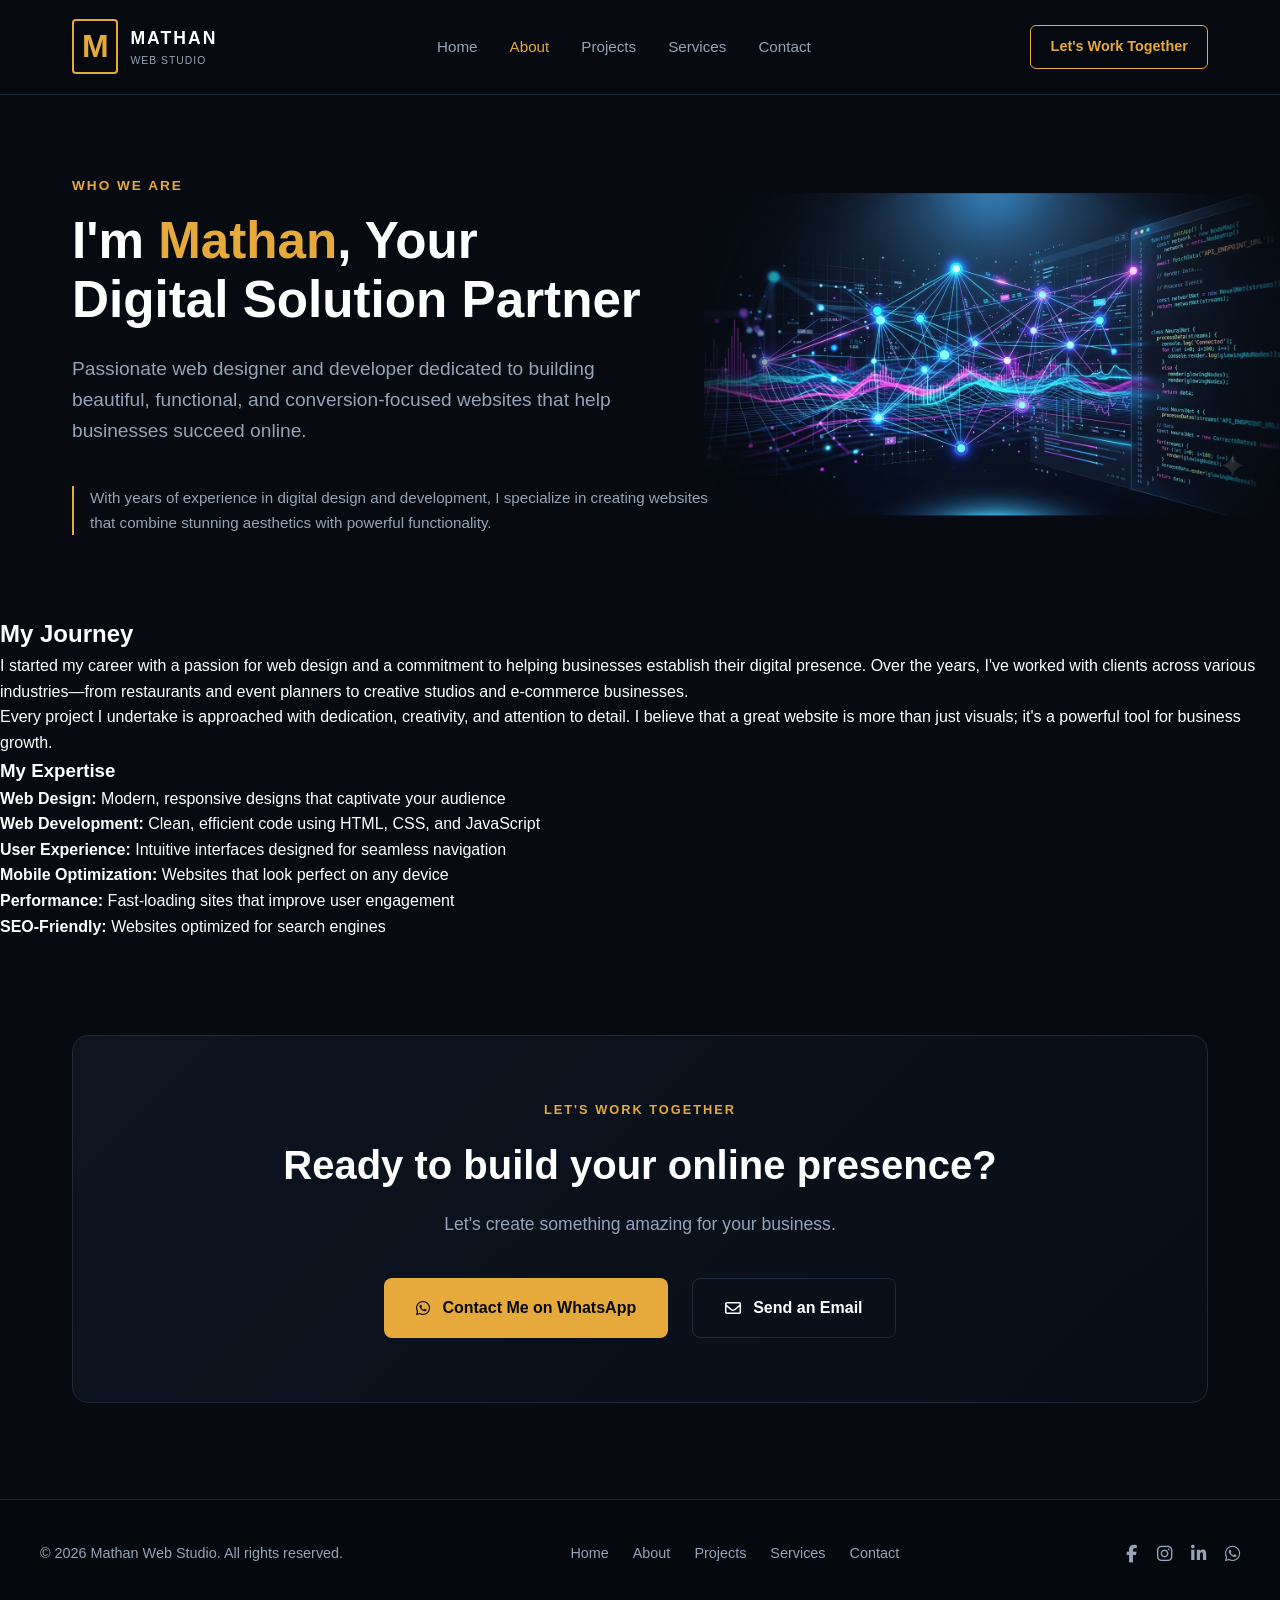
==== about.html @ fae89374 "Add cache buster v=1 to all HTML files and remove trailing spaces from filenames" ====
<!DOCTYPE html>
<html lang="en">
<head>
    <meta charset="UTF-8">
    <meta name="viewport" content="width=device-width, initial-scale=1.0">
    <title>About Us | Mathan Web Studio</title>
    <link rel="stylesheet" href="style.css?v=1">
    <link rel="stylesheet" href="https://cdnjs.cloudflare.com/ajax/libs/font-awesome/6.4.0/css/all.min.css">
</head>
<body>

    <!-- NAVIGATION BAR -->
    <header>
        <div class="nav-container">
            <div class="logo">
                <span class="logo-m">M</span>
                <div class="logo-text">
                    <span class="brand-name">MATHAN</span>
                    <span class="brand-sub">WEB STUDIO</span>
                </div>
            </div>
            <nav>
                <a href="index.html">Home</a>
                <a href="about.html" class="active">About</a>
                <a href="projects.html">Projects</a>
                <a href="services.html">Services</a>
                <a href="contact.html">Contact</a>
            </nav>

            <button class="mobile-nav-toggle" aria-label="Toggle navigation">
                <i class="fa-solid fa-bars"></i>
            </button>

            <a href="https://wa.me/256789537954" class="btn-nav">Let's Work Together</a>
        </div>
    </header>

    <!-- HERO SECTION FOR ABOUT PAGE -->
    <section class="hero">
        <div class="hero-container">
            <div class="hero-content">
                <p class="hero-welcome">WHO WE ARE</p>
                <h1>I'm <span class="highlight">Mathan</span>, Your <br>Digital Solution Partner</h1>
                <p class="hero-description">
                    Passionate web designer and developer dedicated to building beautiful, functional, and conversion-focused websites that help businesses succeed online.
                </p>
                <p class="hero-tagline">With years of experience in digital design and development, I specialize in creating websites that combine stunning aesthetics with powerful functionality.</p>
            </div>
            
            <div class="hero-visual-wrapper">
                <img src="workspace.png" alt="Mathan Web Studio Workspace" class="hero-main-img">
            </div>
        </div>
    </section>

    <!-- ABOUT CONTENT SECTION -->
    <section class="about-content">
        <div class="about-container">
            <div class="about-left">
                <h2>My Journey</h2>
                <p>I started my career with a passion for web design and a commitment to helping businesses establish their digital presence. Over the years, I've worked with clients across various industries—from restaurants and event planners to creative studios and e-commerce businesses.</p>
                <p>Every project I undertake is approached with dedication, creativity, and attention to detail. I believe that a great website is more than just visuals; it's a powerful tool for business growth.</p>
            </div>
            
            <div class="about-right">
                <h3>My Expertise</h3>
                <ul>
                    <li><strong>Web Design:</strong> Modern, responsive designs that captivate your audience</li>
                    <li><strong>Web Development:</strong> Clean, efficient code using HTML, CSS, and JavaScript</li>
                    <li><strong>User Experience:</strong> Intuitive interfaces designed for seamless navigation</li>
                    <li><strong>Mobile Optimization:</strong> Websites that look perfect on any device</li>
                    <li><strong>Performance:</strong> Fast-loading sites that improve user engagement</li>
                    <li><strong>SEO-Friendly:</strong> Websites optimized for search engines</li>
                </ul>
            </div>
        </div>
    </section>

    <!-- CALL TO ACTION SECTION -->
    <section class="cta-section">
        <div class="cta-box">
            <p class="cta-tag">LET'S WORK TOGETHER</p>
            <h2>Ready to build your online presence?</h2>
            <p class="cta-desc">Let's create something amazing for your business.</p>
            
            <div class="cta-buttons">
                <a href="https://wa.me/256789537954" class="btn-whatsapp">
                    <i class="fa-brands fa-whatsapp"></i> Contact Me on WhatsApp
                </a>
                <a href="mailto:buyinzamathan00@gmail.com" class="btn-email">
                    <i class="fa-regular fa-envelope"></i> Send an Email
                </a>
            </div>
        </div>
    </section>

    <!-- FOOTER -->
    <footer>
        <div class="footer-container">
            <p class="copyright">&copy; 2026 Mathan Web Studio. All rights reserved.</p>
            <div class="footer-nav">
                <a href="index.html">Home</a>
                <a href="about.html">About</a>
                <a href="projects.html">Projects</a>
                <a href="services.html">Services</a>
                <a href="contact.html">Contact</a>
            </div>
            <div class="footer-socials">
                <a href="#"><i class="fa-brands fa-facebook-f"></i></a>
                <a href="#"><i class="fa-brands fa-instagram"></i></a>
                <a href="#"><i class="fa-brands fa-linkedin-in"></i></a>
                <a href="https://wa.me/256789537954"><i class="fa-brands fa-whatsapp"></i></a>
            </div>
        </div>
    </footer>

    <script src="script.js"></script>
</body>
</html>
---- style.css ----
/* ==========================================================================
   MATHAN WEB STUDIO - GLOBAL STYLES & RESET
   ========================================================================== */
* {
    margin: 0;
    padding: 0;
    box-sizing: border-box;
    font-family: 'Segoe UI', -apple-system, BlinkMacSystemFont, Roboto, sans-serif;
}

:root {
    --bg-dark: #070b11;        /* Deep, luxury dark background */
    --bg-card: #0e1420;        /* Slightly lighter slate for content boxes */
    --accent-gold: #e5a93c;    /* Vibrant gold/orange interactive elements */
    --text-main: #ffffff;      /* Pure white headers */
    --text-muted: #94a3b8;     /* Clean slate-gray for descriptive copy */
    --border-color: #1e293b;   /* Subtle structural outlines */
    --transition-speed: 0.3s;
}

body {
    background-color: var(--bg-dark);
    color: var(--text-main);
    line-height: 1.6;
    overflow-x: hidden;
}

a {
    text-decoration: none;
    color: inherit;
    transition: all var(--transition-speed) ease;
}

/* ==========================================================================
   NAVIGATION BAR STYLES
   ========================================================================== */
header {
    background-color: rgba(7, 11, 17, 0.95);
    border-bottom: 1px solid var(--border-color);
    position: sticky;
    top: 0;
    z-index: 1000;
    backdrop-filter: blur(10px);
}

.nav-container {
    max-width: 1200px;
    margin: 0 auto;
    padding: 1.2rem 2rem;
    display: flex;
    justify-content: space-between;
    align-items: center;
}

.logo {
    display: flex;
    align-items: center;
    gap: 0.8rem;
}

.logo-m {
    color: var(--accent-gold);
    font-size: 2rem;
    font-weight: 800;
    border: 2px solid var(--accent-gold);
    padding: 0 0.5rem;
    border-radius: 4px;
    letter-spacing: -1px;
}

.logo-text {
    display: flex;
    flex-direction: column;
}

.brand-name {
    font-size: 1.1rem;
    font-weight: 700;
    letter-spacing: 2px;
}

.brand-sub {
    font-size: 0.65rem;
    color: var(--text-muted);
    letter-spacing: 1px;
}

nav {
    display: flex;
    gap: 2rem;
}

nav a {
    color: var(--text-muted);
    font-weight: 500;
    font-size: 0.95rem;
    padding: 0.2rem 0;
}

nav a:hover, nav a.active {
    color: var(--accent-gold);
}

.btn-nav {
    border: 1px solid var(--accent-gold);
    color: var(--accent-gold);
    padding: 0.6rem 1.2rem;
    border-radius: 6px;
    font-size: 0.9rem;
    font-weight: 600;
}

.btn-nav:hover {
    background-color: var(--accent-gold);
    color: var(--bg-dark);
}

/* Mobile fallback optimization for standard navigation links */
@media (max-width: 768px) {
    .nav-container {
        flex-direction: column;
        gap: 1rem;
        padding: 1rem;
    }
    nav {
        gap: 1.2rem;
        flex-wrap: wrap;
        justify-content: center;
    }
    .btn-nav {
        display: none; /* Simplifies layout on smaller mobile viewports */
    }
}

/* ==========================================================================
   HERO HEADER SECTION
   ========================================================================== */
.hero {
    padding: 5rem 2rem;
    max-width: 1200px;
    margin: 0 auto;
}

.hero-container {
    display: grid;
    grid-template-columns: 1.2fr 0.8fr;
    gap: 4rem;
    align-items: center;
}

.hero-welcome {
    color: var(--accent-gold);
    font-size: 0.85rem;
    font-weight: 700;
    letter-spacing: 2px;
    margin-bottom: 1rem;
}

.hero-content h1 {
    font-size: 3.2rem;
    font-weight: 800;
    line-height: 1.15;
    margin-bottom: 1.5rem;
}

.highlight {
    color: var(--accent-gold);
}

.hero-description {
    color: var(--text-muted);
    font-size: 1.2rem;
    max-width: 540px;
    margin-bottom: 2.5rem;
}

.hero-actions {
    display: flex;
    gap: 1.5rem;
    margin-bottom: 3.5rem;
}

.btn-primary {
    background-color: var(--accent-gold);
    color: var(--bg-dark);
    padding: 0.9rem 2rem;
    border-radius: 6px;
    font-weight: 700;
    display: inline-flex;
    align-items: center;
    gap: 0.75rem;
}

.btn-primary:hover {
    transform: translateY(-2px);
    box-shadow: 0 4px 20px rgba(229, 169, 60, 0.2);
}

.btn-secondary {
    border: 1px solid var(--border-color);
    color: var(--text-main);
    padding: 0.9rem 2rem;
    border-radius: 6px;
    font-weight: 600;
    display: inline-flex;
    align-items: center;
    gap: 0.75rem;
}

.btn-secondary:hover {
    background-color: rgba(255, 255, 255, 0.05);
    border-color: var(--text-muted);
}

.hero-tagline {
    font-size: 0.95rem;
    color: var(--text-muted);
    border-left: 2px solid var(--accent-gold);
    padding-left: 1rem;
}

/* --- Visual Wrapper & Floating Rating Elements --- */
.hero-visual-wrapper {
    position: relative; /* Allows rating box to position relative to this area */
    display: flex;
    justify-content: center;
    align-items: center;
    width: 100%;
}

.hero-main-img {
    width: 100%;
    max-height: 600px; /* Allows the image to stretch taller */
    border-radius: 12px;
    object-fit: cover;
    transform: scale(1.35); /* Physically zooms the graphic out into the empty space */
    
    /* Widens the solid center so the fade doesn't eat up the image */
    -webkit-mask-image: radial-gradient(circle, rgba(0,0,0,1) 55%, rgba(0,0,0,0) 95%);
    mask-image: radial-gradient(circle, rgba(0,0,0,1) 55%, rgba(0,0,0,0) 95%);
}


.hero-rating-box {
    position: absolute;
    top: 15%;
    right: -10px;
    background-color: rgba(14, 20, 32, 0.85); /* Matches --bg-card with glass opacity */
    border: 1px solid var(--border-color);
    padding: 1rem 1.2rem;
    border-radius: 10px;
    backdrop-filter: blur(8px);
    box-shadow: 0 10px 30px rgba(0, 0, 0, 0.4);
    min-width: 130px;
    text-align: left;
}

.rating-stars {
    color: var(--accent-gold);
    font-weight: 700;
    font-size: 1.1rem;
    margin-bottom: 0.2rem;
    display: flex;
    align-items: center;
    gap: 0.3rem;
}

.rating-title {
    font-size: 0.8rem;
    font-weight: 600;
    color: var(--text-main);
}

.rating-subtitle {
    font-size: 0.7rem;
    color: var(--text-muted);
}

/* Responsive adjustments */
@media (max-width: 968px) {
    .hero-container {
        grid-template-columns: 1fr;
        gap: 3rem;
        text-align: center;
    }
    .hero-content h1 {
        font-size: 2.4rem;
    }
    .hero-description {
        margin: 0 auto 2.5rem auto;
    }
    .hero-actions {
        justify-content: center;
    }
    .hero-tagline {
        border-left: none;
        border-top: 2px solid var(--accent-gold);
        padding-left: 0;
        padding-top: 1rem;
        display: inline-block;
    }
    .hero-rating-box {
        right: 10px; /* Keeps rating box in view on smaller display frames */
    }
}

/* ==========================================================================
   PORTFOLIO FEATURED GRID SECTION
   ========================================================================== */
.projects-preview {
    padding: 6rem 2rem;
    max-width: 1200px;
    margin: 0 auto;
    border-top: 1px solid var(--border-color);
}

.section-header {
    text-align: center;
    margin-bottom: 4rem;
}

.section-tag {
    color: var(--accent-gold);
    font-size: 0.85rem;
    font-weight: 700;
    letter-spacing: 2px;
    margin-bottom: 0.5rem;
}

.section-header h2 {
    font-size: 2.5rem;
    font-weight: 800;
    margin-bottom: 0.5rem;
}

.section-desc {
    color: var(--text-muted);
    font-size: 1.05rem;
}

.project-grid {
    display: grid;
    grid-template-columns: repeat(2, 1fr);
    gap: 2.5rem;
}

.project-card {
    background-color: var(--bg-card);
    border-radius: 12px;
    overflow: hidden;
    border: 1px solid var(--border-color);
    transition: transform var(--transition-speed) ease, border-color var(--transition-speed) ease;
}

.project-card:hover {
    transform: translateY(-5px);
    border-color: rgba(229, 169, 60, 0.4);
}

.project-img-wrapper {
    width: 100%;
    height: 280px;
    background-color: #0b1019;
    border-bottom: 1px solid var(--border-color);
    overflow: hidden;
}

.project-img-wrapper img {
    width: 100%;
    height: 100%;
    object-fit: cover;
    object-position: top;
}

.img-placeholder {
    width: 100%;
    height: 100%;
    display: flex;
    justify-content: center;
    align-items: center;
    font-size: 3rem;
    color: rgba(255, 255, 255, 0.05);
}

.project-info {
    padding: 1.8rem;
}

.project-info h3 {
    font-size: 1.3rem;
    font-weight: 700;
    margin-bottom: 0.4rem;
}

.project-info p {
    color: var(--text-muted);
    font-size: 0.95rem;
    margin-bottom: 1.2rem;
}

.project-link {
    color: var(--accent-gold);
    font-weight: 600;
    font-size: 0.95rem;
    display: inline-flex;
    align-items: center;
    gap: 0.5rem;
}

.project-link:hover i {
    transform: translateX(3px);
    transition: transform var(--transition-speed) ease;
}

@media (max-width: 768px) {
    .project-grid {
        grid-template-columns: 1fr;
    }
    .project-img-wrapper {
        height: 220px;
    }
}

/* ==========================================================================
   METRICS & TRUST COUNTER BAR
   ========================================================================== */
.stats-bar {
    background-color: var(--bg-card);
    border-top: 1px solid var(--border-color);
    border-bottom: 1px solid var(--border-color);
    padding: 3rem 2rem;
}

.stats-container {
    max-width: 1200px;
    margin: 0 auto;
    display: grid;
    grid-template-columns: repeat(4, 1fr);
    gap: 2rem;
}

.stat-item {
    display: flex;
    align-items: center;
    gap: 1.2rem;
}

.stat-item i {
    font-size: 2rem;
    color: var(--accent-gold);
}

.stat-item h4 {
    font-size: 1.5rem;
    font-weight: 800;
    line-height: 1.2;
}

.stat-item p {
    color: var(--text-muted);
    font-size: 0.85rem;
    font-weight: 500;
}

@media (max-width: 968px) {
    .stats-container {
        grid-template-columns: repeat(2, 1fr);
        gap: 3rem;
    }
}

@media (max-width: 480px) {
    .stats-container {
        grid-template-columns: 1fr;
        gap: 2rem;
    }
}

/* ==========================================================================
   CALL TO ACTION (CTA) SECTION
   ========================================================================== */
.cta-section {
    padding: 6rem 2rem;
    max-width: 1200px;
    margin: 0 auto;
}

.cta-box {
    background: linear-gradient(135deg, #0e1420 0%, #080d16 100%);
    border: 1px solid var(--border-color);
    border-radius: 16px;
    padding: 4rem 2rem;
    text-align: center;
}

.cta-tag {
    color: var(--accent-gold);
    font-size: 0.8rem;
    font-weight: 700;
    letter-spacing: 2px;
    margin-bottom: 0.8rem;
}

.cta-box h2 {
    font-size: 2.5rem;
    font-weight: 800;
    margin-bottom: 0.8rem;
}

.cta-desc {
    color: var(--text-muted);
    font-size: 1.1rem;
    margin-bottom: 2.5rem;
}

.cta-buttons {
    display: flex;
    justify-content: center;
    gap: 1.5rem;
    flex-wrap: wrap;
}

.btn-whatsapp {
    background-color: #e5a93c;
    color: #070b11;
    padding: 1rem 2rem;
    border-radius: 8px;
    font-weight: 700;
    display: inline-flex;
    align-items: center;
    gap: 0.75rem;
}

.btn-whatsapp:hover {
    transform: translateY(-2px);
    box-shadow: 0 4px 20px rgba(229, 169, 60, 0.25);
}

.btn-email {
    border: 1px solid var(--border-color);
    background-color: transparent;
    color: var(--text-main);
    padding: 1rem 2rem;
    border-radius: 8px;
    font-weight: 600;
    display: inline-flex;
    align-items: center;
    gap: 0.75rem;
}

.btn-email:hover {
    background-color: rgba(255, 255, 255, 0.03);
    border-color: var(--text-muted);
}

/* ==========================================================================
   FOOTER SECTION STYLES
   ========================================================================== */
footer {
    border-top: 1px solid var(--border-color);
    padding: 2.5rem 2rem;
    background-color: #05080d;
}

.footer-container {
    max-width: 1200px;
    margin: 0 auto;
    display: flex;
    justify-content: space-between;
    align-items: center;
    gap: 2rem;
}

.copyright {
    color: var(--text-muted);
    font-size: 0.9rem;
}

.footer-nav {
    display: flex;
    gap: 1.5rem;
}

.footer-nav a {
    color: var(--text-muted);
    font-size: 0.9rem;
}

.footer-nav a:hover {
    color: var(--accent-gold);
}

.footer-socials {
    display: flex;
    gap: 1.2rem;
}

.footer-socials a {
    color: var(--text-muted);
    font-size: 1.1rem;
}

.footer-socials a:hover {
    color: var(--accent-gold);
}

@media (max-width: 768px) {
    .footer-container {
        flex-direction: column;
        text-align: center;
        gap: 1.5rem;
    }
    .footer-nav {
        justify-content: center;
        flex-wrap: wrap;
    }
}
/* Mobile Optimization Tweaks */
@media (max-width: 480px) {
    .hero-actions {
        flex-direction: column; /* Stacks buttons neatly on very small phones */
        gap: 1rem;
        width: 100%;
    }
    
    .btn-primary, .btn-secondary {
        width: 100%;
        justify-content: center;
        padding: 0.8rem 1.5rem;
        font-size: 1rem;
        white-space: nowrap; /* Prevents text from breaking into multiple lines */
    }
    
    .hero-content h1 {
        font-size: 2rem; /* Slighly resizes headline text for clean phone framing */
    }
}
/* ==========================================================================
   POLISHED MOBILE NAVIGATION STYLES
   ========================================================================== */
.mobile-nav-toggle {
    display: none;
    background: none;
    border: none;
    color: var(--text-main);
    font-size: 1.8rem;
    cursor: pointer;
    z-index: 1100;
}

@media (max-width: 768px) {
    .mobile-nav-toggle {
        display: block; 
    }

    nav {
        position: fixed;
        top: 0;
        right: -100%; 
        width: 280px; /* Smaller, app-drawer feel */
        height: 100vh;
        background-color: #0e1420; /* Solid, luxury background */
        border-left: 1px solid var(--border-color);
        display: flex;
        flex-direction: column;
        justify-content: flex-start;
        padding-top: 100px; /* Space from the top */
        gap: 1.5rem;
        transition: right 0.4s ease-in-out;
        z-index: 1050;
        box-shadow: -5px 0 15px rgba(0,0,0,0.5); /* Adds depth/shadow */
    }

    nav a {
        font-size: 1.25rem;
        padding: 10px 30px;
        color: var(--text-main);
        text-decoration: none;
        transition: color 0.3s;
    }

    nav a:hover, nav a.active {
        color: var(--accent-gold);
    }

    nav.mobile-active {
        right: 0; 
    }
}
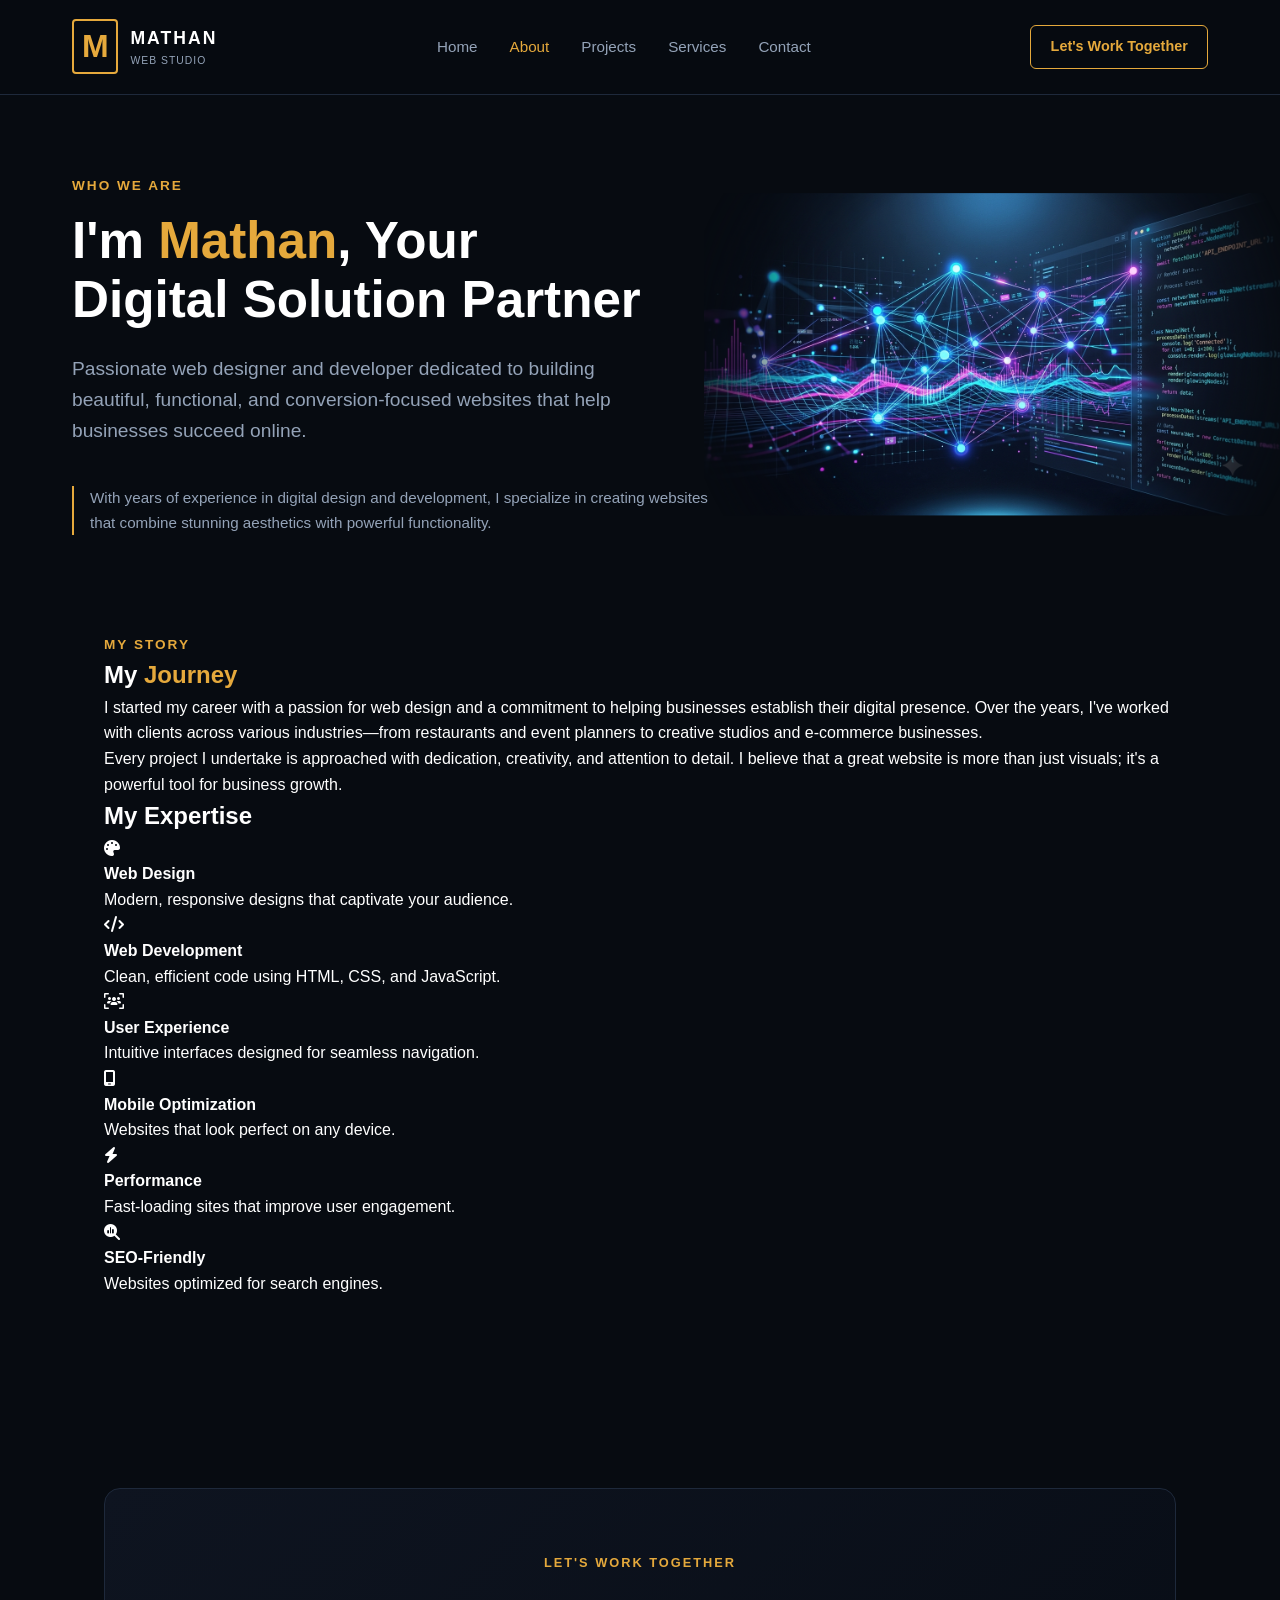
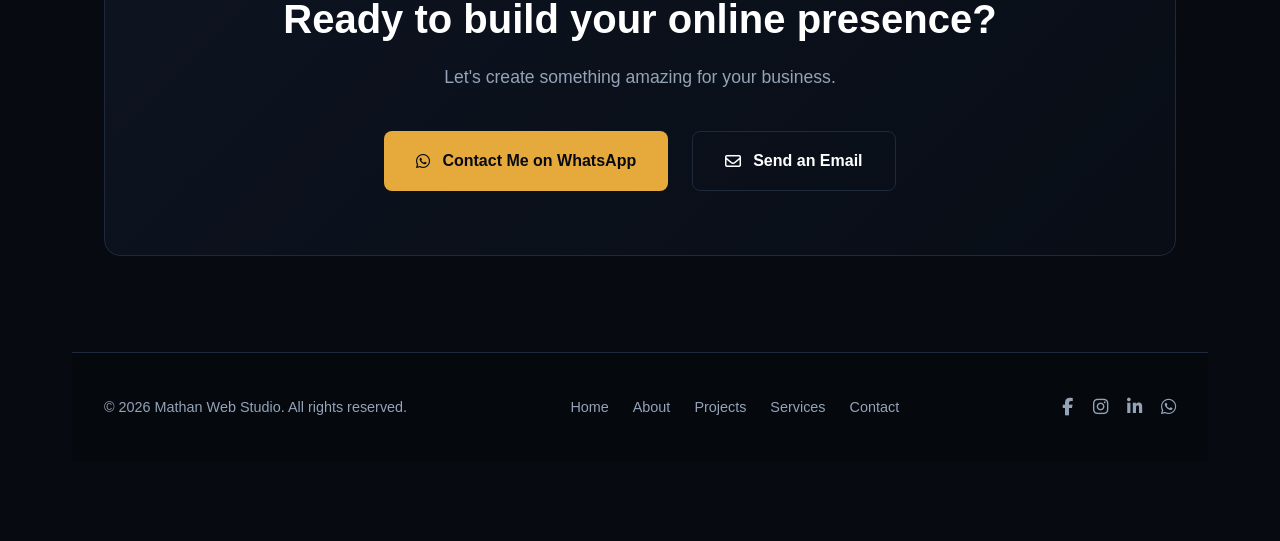
==== commit 1bf01fad: "Update about.html" ====
--- a/about.html
+++ b/about.html
@@ -51,30 +51,64 @@
                 <img src="workspace.png" alt="Mathan Web Studio Workspace" class="hero-main-img">
             </div>
         </div>
-    </section>
-
-    <!-- ABOUT CONTENT SECTION -->
-    <section class="about-content">
-        <div class="about-container">
-            <div class="about-left">
-                <h2>My Journey</h2>
+    <section class="about-details-section">
+    <div class="section-container">
+        <div class="about-grid">
+            
+            <div class="journey-content">
+                <span class="section-tag">MY STORY</span>
+                <h2>My <span class="highlight">Journey</span></h2>
                 <p>I started my career with a passion for web design and a commitment to helping businesses establish their digital presence. Over the years, I've worked with clients across various industries—from restaurants and event planners to creative studios and e-commerce businesses.</p>
                 <p>Every project I undertake is approached with dedication, creativity, and attention to detail. I believe that a great website is more than just visuals; it's a powerful tool for business growth.</p>
             </div>
-            
-            <div class="about-right">
-                <h3>My Expertise</h3>
-                <ul>
-                    <li><strong>Web Design:</strong> Modern, responsive designs that captivate your audience</li>
-                    <li><strong>Web Development:</strong> Clean, efficient code using HTML, CSS, and JavaScript</li>
-                    <li><strong>User Experience:</strong> Intuitive interfaces designed for seamless navigation</li>
-                    <li><strong>Mobile Optimization:</strong> Websites that look perfect on any device</li>
-                    <li><strong>Performance:</strong> Fast-loading sites that improve user engagement</li>
-                    <li><strong>SEO-Friendly:</strong> Websites optimized for search engines</li>
-                </ul>
+
+            <div class="expertise-content">
+                <h2>My Expertise</h2>
+                <div class="expertise-grid">
+                    
+                    <div class="expertise-card">
+                        <i class="fa-solid fa-palette"></i>
+                        <h4>Web Design</h4>
+                        <p>Modern, responsive designs that captivate your audience.</p>
+                    </div>
+
+                    <div class="expertise-card">
+                        <i class="fa-solid fa-code"></i>
+                        <h4>Web Development</h4>
+                        <p>Clean, efficient code using HTML, CSS, and JavaScript.</p>
+                    </div>
+
+                    <div class="expertise-card">
+                        <i class="fa-solid fa-users-viewfinder"></i>
+                        <h4>User Experience</h4>
+                        <p>Intuitive interfaces designed for seamless navigation.</p>
+                    </div>
+
+                    <div class="expertise-card">
+                        <i class="fa-solid fa-mobile-screen"></i>
+                        <h4>Mobile Optimization</h4>
+                        <p>Websites that look perfect on any device.</p>
+                    </div>
+
+                    <div class="expertise-card">
+                        <i class="fa-solid fa-bolt"></i>
+                        <h4>Performance</h4>
+                        <p>Fast-loading sites that improve user engagement.</p>
+                    </div>
+
+                    <div class="expertise-card">
+                        <i class="fa-solid fa-magnifying-glass-chart"></i>
+                        <h4>SEO-Friendly</h4>
+                        <p>Websites optimized for search engines.</p>
+                    </div>
+
+                </div>
             </div>
+
         </div>
-    </section>
+    </div>
+</section>
+
 
     <!-- CALL TO ACTION SECTION -->
     <section class="cta-section">
--- a/style.css
+++ b/style.css
@@ -41,6 +41,7 @@
     top: 0;
     z-index: 1000;
     backdrop-filter: blur(10px);
+    -webkit-backdrop-filter: blur(10px);
 }
 
 .nav-container {
@@ -128,7 +129,7 @@
         justify-content: center;
     }
     .btn-nav {
-        display: none; /* Simplifies layout on smaller mobile viewports */
+        display: none; 
     }
 }
 
@@ -219,9 +220,8 @@
     padding-left: 1rem;
 }
 
-/* --- Visual Wrapper & Floating Rating Elements --- */
 .hero-visual-wrapper {
-    position: relative; /* Allows rating box to position relative to this area */
+    position: relative; 
     display: flex;
     justify-content: center;
     align-items: center;
@@ -230,26 +230,25 @@
 
 .hero-main-img {
     width: 100%;
-    max-height: 600px; /* Allows the image to stretch taller */
+    max-height: 600px; 
     border-radius: 12px;
     object-fit: cover;
-    transform: scale(1.35); /* Physically zooms the graphic out into the empty space */
+    transform: scale(1.35); 
     
-    /* Widens the solid center so the fade doesn't eat up the image */
     -webkit-mask-image: radial-gradient(circle, rgba(0,0,0,1) 55%, rgba(0,0,0,0) 95%);
     mask-image: radial-gradient(circle, rgba(0,0,0,1) 55%, rgba(0,0,0,0) 95%);
 }
-
 
 .hero-rating-box {
     position: absolute;
     top: 15%;
     right: -10px;
-    background-color: rgba(14, 20, 32, 0.85); /* Matches --bg-card with glass opacity */
+    background-color: rgba(14, 20, 32, 0.85); 
     border: 1px solid var(--border-color);
     padding: 1rem 1.2rem;
     border-radius: 10px;
     backdrop-filter: blur(8px);
+    -webkit-backdrop-filter: blur(8px);
     box-shadow: 0 10px 30px rgba(0, 0, 0, 0.4);
     min-width: 130px;
     text-align: left;
@@ -276,7 +275,6 @@
     color: var(--text-muted);
 }
 
-/* Responsive adjustments */
 @media (max-width: 968px) {
     .hero-container {
         grid-template-columns: 1fr;
@@ -300,7 +298,7 @@
         display: inline-block;
     }
     .hero-rating-box {
-        right: 10px; /* Keeps rating box in view on smaller display frames */
+        right: 10px; 
     }
 }
 
@@ -521,8 +519,8 @@
 }
 
 .btn-whatsapp {
-    background-color: #e5a93c;
-    color: #070b11;
+    background-color: var(--accent-gold);
+    color: var(--bg-dark);
     padding: 1rem 2rem;
     border-radius: 8px;
     font-weight: 700;
@@ -618,7 +616,7 @@
 /* Mobile Optimization Tweaks */
 @media (max-width: 480px) {
     .hero-actions {
-        flex-direction: column; /* Stacks buttons neatly on very small phones */
+        flex-direction: column; 
         gap: 1rem;
         width: 100%;
     }
@@ -628,15 +626,16 @@
         justify-content: center;
         padding: 0.8rem 1.5rem;
         font-size: 1rem;
-        white-space: nowrap; /* Prevents text from breaking into multiple lines */
+        white-space: nowrap; 
     }
     
     .hero-content h1 {
-        font-size: 2rem; /* Slighly resizes headline text for clean phone framing */
-    }
-}
+        font-size: 2rem; 
+    }
+}
+
 /* ==========================================================================
-   POLISHED MOBILE NAVIGATION STYLES
+   POLISHED MOBILE NAVIGATION STYLES (PREMIUM UPGRADE)
    ========================================================================== */
 .mobile-nav-toggle {
     display: none;
@@ -648,6 +647,23 @@
     z-index: 1100;
 }
 
+/* Added styling for the "X" Close Button */
+.close-menu-btn {
+    position: absolute;
+    top: 30px;
+    right: 30px;
+    background: none;
+    border: none;
+    color: var(--accent-gold);
+    font-size: 1.8rem;
+    cursor: pointer;
+    transition: transform var(--transition-speed) ease;
+}
+
+.close-menu-btn:hover {
+    transform: scale(1.1);
+}
+
 @media (max-width: 768px) {
     .mobile-nav-toggle {
         display: block; 
@@ -657,33 +673,266 @@
         position: fixed;
         top: 0;
         right: -100%; 
-        width: 280px; /* Smaller, app-drawer feel */
+        width: 75%; /* Narrower for a high-end look */
+        max-width: 320px;
         height: 100vh;
-        background-color: #0e1420; /* Solid, luxury background */
-        border-left: 1px solid var(--border-color);
+        background-color: rgba(7, 11, 17, 0.75); /* Dark background with transparency */
+        backdrop-filter: blur(16px); /* Strong frosted glass blur */
+        -webkit-backdrop-filter: blur(16px); /* For Safari mobile */
+        border-left: 1px solid rgba(229, 169, 60, 0.15); /* Faint gold border edge */
         display: flex;
         flex-direction: column;
-        justify-content: flex-start;
-        padding-top: 100px; /* Space from the top */
-        gap: 1.5rem;
-        transition: right 0.4s ease-in-out;
+        justify-content: center; /* Centers items vertically in the screen */
+        align-items: center; /* Centers items horizontally */
+        padding: 0; 
+        gap: 2.5rem;
+        transition: right 0.4s cubic-bezier(0.25, 1, 0.5, 1); /* Premium, snappy slide animation */
         z-index: 1050;
-        box-shadow: -5px 0 15px rgba(0,0,0,0.5); /* Adds depth/shadow */
+        box-shadow: -15px 0 40px rgba(0,0,0,0.6); 
     }
 
     nav a {
-        font-size: 1.25rem;
-        padding: 10px 30px;
-        color: var(--text-main);
+        font-size: 1.15rem;
+        font-weight: 300;
+        letter-spacing: 2px;
+        text-transform: uppercase;
+        color: var(--text-muted);
         text-decoration: none;
-        transition: color 0.3s;
+        padding: 10px 20px;
+        transition: all 0.3s ease;
+        position: relative;
+    }
+
+    /* Animated underline effect for links */
+    nav a::after {
+        content: '';
+        position: absolute;
+        bottom: 0;
+        left: 50%;
+        transform: translateX(-50%);
+        width: 0;
+        height: 1px;
+        background-color: var(--accent-gold);
+        transition: width 0.3s ease;
     }
 
     nav a:hover, nav a.active {
         color: var(--accent-gold);
+        letter-spacing: 3px; /* Subtle spread effect when touched */
+    }
+
+    nav a:hover::after, nav a.active::after {
+        width: 100%; /* Line draws itself out */
     }
 
     nav.mobile-active {
         right: 0; 
     }
 }
+/* ==========================================================================
+   SERVICES & CONTACT SECTION STYLES (NEW UPGRADES)
+   ========================================================================== */
+.section-container {
+    max-width: 1200px;
+    margin: 0 auto;
+    padding: 6rem 2rem;
+}
+
+.section-desc {
+    color: var(--text-muted);
+    font-size: 1.1rem;
+    max-width: 600px;
+    margin: 1rem auto 0;
+}
+
+/* --- Services Grid --- */
+.services-grid {
+    display: grid;
+    grid-template-columns: repeat(auto-fit, minmax(320px, 1fr));
+    gap: 2rem;
+    margin-top: 3rem;
+}
+
+.service-card {
+    background-color: var(--bg-card);
+    border: 1px solid var(--border-color);
+    border-radius: 12px;
+    padding: 2.5rem 2rem;
+    display: flex;
+    flex-direction: column;
+    align-items: flex-start;
+    text-align: left;
+    transition: all var(--transition-speed) ease;
+    cursor: pointer;
+    text-decoration: none;
+}
+
+.service-card:hover {
+    transform: translateY(-8px);
+    border-color: var(--accent-gold);
+    box-shadow: 0 10px 30px rgba(229, 169, 60, 0.1);
+}
+
+.service-icon {
+    font-size: 2.5rem;
+    margin-bottom: 1.5rem;
+    background: rgba(229, 169, 60, 0.1);
+    width: 60px;
+    height: 60px;
+    display: flex;
+    justify-content: center;
+    align-items: center;
+    border-radius: 12px;
+}
+
+.service-card h3 {
+    font-size: 1.4rem;
+    font-weight: 700;
+    margin-bottom: 1rem;
+    color: var(--text-main);
+}
+
+.service-card p {
+    color: var(--text-muted);
+    font-size: 0.95rem;
+    margin-bottom: 1.5rem;
+    flex-grow: 1; /* Pushes the action text to the bottom evenly */
+}
+
+.service-action {
+    color: var(--accent-gold);
+    font-weight: 600;
+    font-size: 0.9rem;
+    display: flex;
+    align-items: center;
+    transition: transform var(--transition-speed) ease;
+}
+
+.service-card:hover .service-action {
+    transform: translateX(5px);
+}
+
+/* --- Contact Grid --- */
+.contact-grid {
+    display: grid;
+    grid-template-columns: repeat(auto-fit, minmax(300px, 1fr));
+    gap: 1.5rem;
+    margin-top: 3rem;
+    margin-bottom: 3rem;
+}
+
+.contact-card {
+    background-color: var(--bg-card);
+    border: 1px solid var(--border-color);
+    border-radius: 12px;
+    padding: 2rem;
+    text-align: center;
+    transition: all var(--transition-speed) ease;
+    display: flex;
+    flex-direction: column;
+    align-items: center;
+}
+
+.contact-card:hover {
+    transform: translateY(-5px);
+    border-color: rgba(255, 255, 255, 0.2);
+}
+
+.whatsapp-card:hover {
+    border-color: #25D366; /* WhatsApp Brand Green */
+    box-shadow: 0 5px 20px rgba(37, 211, 102, 0.15);
+}
+
+.contact-icon {
+    font-size: 2.2rem;
+    margin-bottom: 1rem;
+}
+
+.contact-card h3 {
+    font-size: 1.2rem;
+    margin-bottom: 0.5rem;
+    color: var(--text-main);
+}
+
+.contact-card p {
+    color: var(--text-muted);
+    font-size: 0.9rem;
+    margin-bottom: 1.5rem;
+}
+
+.contact-link {
+    font-size: 0.9rem;
+    font-weight: 600;
+    color: var(--accent-gold);
+    padding: 0.5rem 1rem;
+    border: 1px solid var(--border-color);
+    border-radius: 6px;
+    transition: all 0.3s;
+}
+
+.contact-card:hover .contact-link {
+    background-color: rgba(255, 255, 255, 0.05);
+}
+
+/* --- Business Hours Box --- */
+.business-hours-box {
+    background: linear-gradient(135deg, #0e1420 0%, #080d16 100%);
+    border: 1px solid var(--border-color);
+    border-radius: 12px;
+    padding: 2.5rem;
+    max-width: 800px;
+    margin: 0 auto;
+}
+
+.business-hours-box h3 {
+    text-align: center;
+    font-size: 1.5rem;
+    margin-bottom: 2rem;
+    color: var(--text-main);
+}
+
+.hours-grid {
+    display: flex;
+    flex-direction: column;
+    gap: 1rem;
+    margin-bottom: 2rem;
+    border-bottom: 1px solid var(--border-color);
+    padding-bottom: 2rem;
+}
+
+.hour-row {
+    display: flex;
+    justify-content: space-between;
+    font-size: 1.05rem;
+    color: var(--text-muted);
+}
+
+.hour-row span:first-child {
+    font-weight: 600;
+    color: var(--text-main);
+}
+
+.closed {
+    color: #ef4444; /* Subtle red for closed days */
+}
+
+.response-time {
+    text-align: center;
+    color: var(--text-muted);
+    font-size: 0.95rem;
+}
+
+.response-time strong {
+    color: var(--accent-gold);
+}
+
+/* Responsive Tweaks */
+@media (max-width: 768px) {
+    .section-container {
+        padding: 4rem 1.5rem;
+    }
+    
+    .services-grid, .contact-grid {
+        grid-template-columns: 1fr;
+    }
+}
